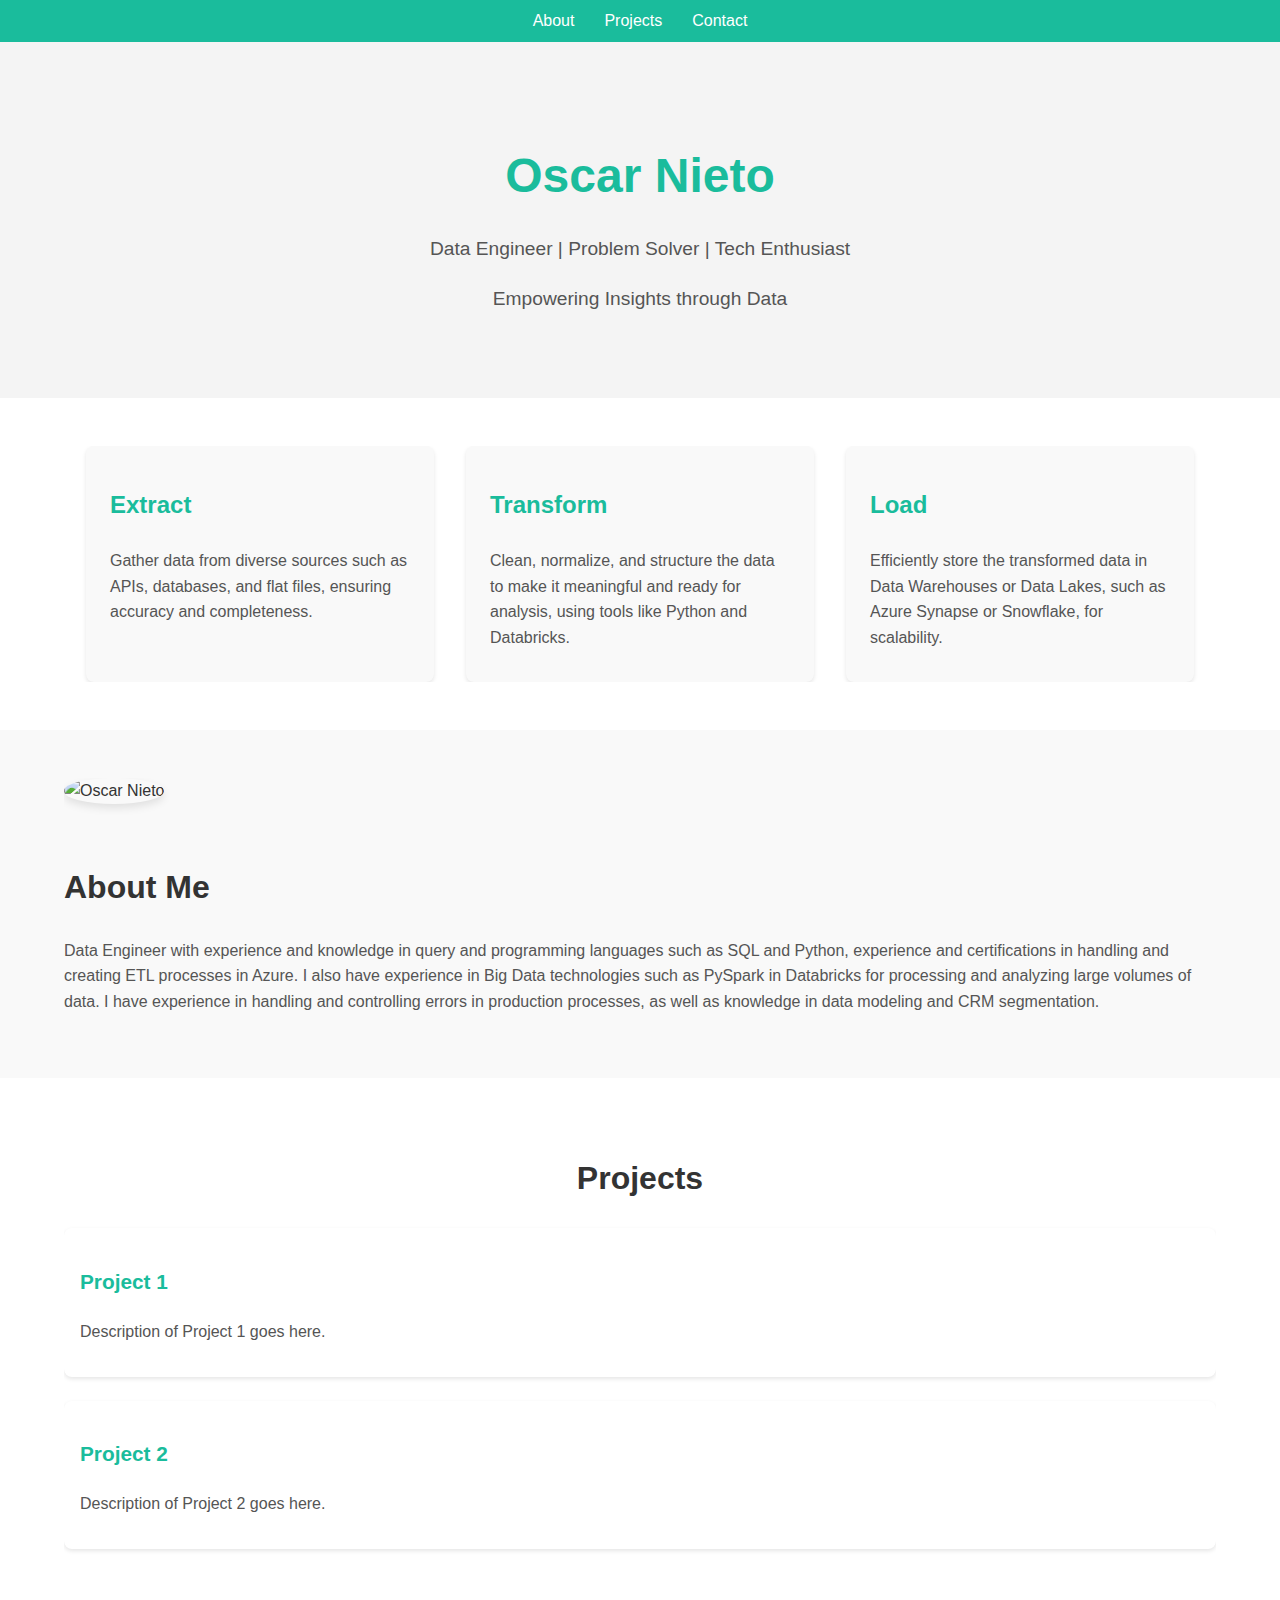
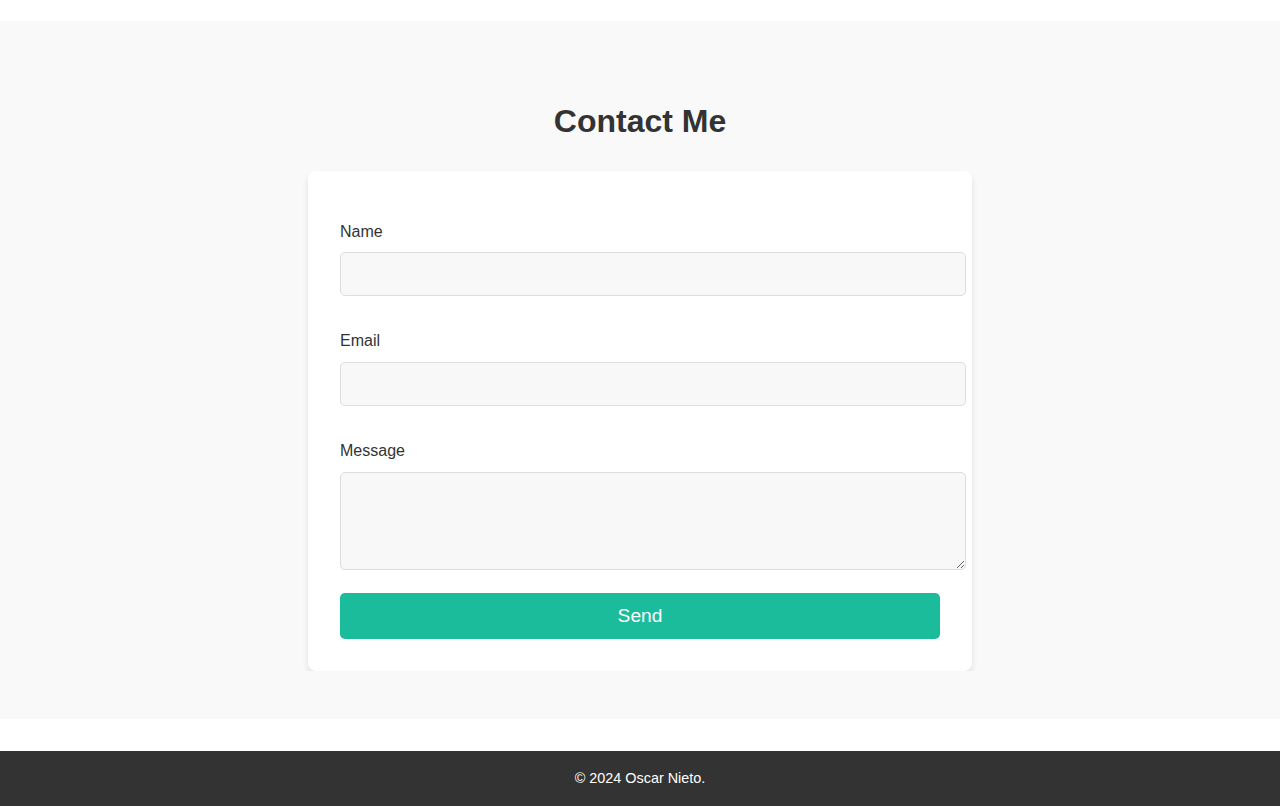
==== index.html @ 3aa2ae51 "Update index.html" ====
<!DOCTYPE html>
<html lang="en">
<head>
    <meta charset="UTF-8">
    <meta name="viewport" content="width=device-width, initial-scale=1.0">
    <title>Oscar Nieto - Portfolio</title>
    <link rel="stylesheet" href="styles.css">
</head>
<body>
    <!-- Header -->
    <header>
        <div class="container">
            <nav>
                <ul>
                    <li><a href="#about">About</a></li>
                    <li><a href="#projects">Projects</a></li>
                    <li><a href="#contact">Contact</a></li>
                </ul>
            </nav>
        </div>
    </header>

    <!-- Hero Section -->
    <section class="hero">
        <div class="container">
            <h1 class="highlighted-name">Oscar Nieto</h1>
            <p>Data Engineer | Problem Solver | Tech Enthusiast</p>
            <p>Empowering Insights through Data</p>
        </div>
    </section>

    <!-- ETL Section -->
    <section id="etl">
        <div class="container">
            <div class="etl-steps">
                <div class="etl-step">
                    <h3>Extract</h3>
                    <p>Gather data from diverse sources such as APIs, databases, and flat files, ensuring accuracy and completeness.</p>
                </div>
                <div class="etl-step">
                    <h3>Transform</h3>
                    <p>Clean, normalize, and structure the data to make it meaningful and ready for analysis, using tools like Python and Databricks.</p>
                </div>
                <div class="etl-step">
                    <h3>Load</h3>
                    <p>Efficiently store the transformed data in Data Warehouses or Data Lakes, such as Azure Synapse or Snowflake, for scalability.</p>
                </div>
            </div>
        </div>
    </section>

    <!-- About Section -->
    <section id="about">
        <div class="container about-container">
            <div class="about-photo">
                <img src="your-photo.jpg" alt="Oscar Nieto" />
            </div>
            <div class="about-text">
                <h2>About Me</h2>
                <p>
                    Data Engineer with experience and knowledge in query and programming languages such as SQL and Python, experience and certifications in handling and creating ETL processes in Azure. I also have experience in Big Data technologies such as PySpark in Databricks for processing and analyzing large volumes of data. I have experience in handling and controlling errors in production processes, as well as knowledge in data modeling and CRM segmentation.
                </p>
            </div>
        </div>
    </section>

    <!-- Projects Section -->
    <section id="projects">
        <div class="container">
            <h2>Projects</h2>
            <div class="project">
                <h3>Project 1</h3>
                <p>Description of Project 1 goes here.</p>
            </div>
            <div class="project">
                <h3>Project 2</h3>
                <p>Description of Project 2 goes here.</p>
            </div>
        </div>
    </section>

    <!-- Contact Section -->
    <section id="contact">
        <div class="container">
            <h2>Contact Me</h2>
            <form id="contact-form">
                <label for="name">Name</label>
                <input type="text" id="name" name="name" required>
                <label for="email">Email</label>
                <input type="email" id="email" name="email" required>
                <label for="message">Message</label>
                <textarea id="message" name="message" rows="4" required></textarea>
                <button type="submit">Send</button>
            </form>
        </div>
    </section>

    <!-- Footer -->
    <footer>
        <div class="container">
            <p>&copy; 2024 Oscar Nieto.</p>
        </div>
    </footer>
    <script src="script.js"></script>
</body>
</html>
---- styles.css ----
/* General Styles */
body {
    font-family: Arial, sans-serif;
    margin: 0;
    padding: 0;
    line-height: 1.6;
    color: #333;
    background-color: #fff;
}

.container {
    width: 90%;
    margin: auto;
    overflow: hidden;
    max-width: 1200px;
}

/* Header */
header {
    background: #1abc9c; /* Turquesa */
    color: #ffffff;
    padding: 0.5rem 0; /* Delgado */
    text-align: center;
    font-size: 1rem;
}

header nav ul {
    padding: 0;
    list-style: none;
    display: flex;
    justify-content: center;
    margin: 0;
}

header nav ul li {
    margin: 0 15px;
}

header nav ul li a {
    color: #ffffff;
    text-decoration: none;
    font-size: 1rem;
    transition: color 0.3s;
}

header nav ul li a:hover {
    color: #16a085; /* Color más claro al pasar el cursor */
}

/* Hero Section */
.hero {
    background: #f4f4f4;
    padding: 4rem 0;
    text-align: center;
}

.hero h1 {
    font-size: 3rem;
    margin-bottom: 0.5rem;
    color: #1abc9c;
}

.hero p {
    font-size: 1.2rem;
    color: #555;
}

/* ETL Section */
#etl {
    background-color: #fff;
    padding: 3rem 0;
    text-align: center;
}

#etl h2 {
    font-size: 2rem;
    margin-bottom: 2rem;
    color: #333;
}

.etl-steps {
    display: flex;
    justify-content: center;
    gap: 2rem;
    flex-wrap: wrap;
}

.etl-step {
    flex: 1 1 calc(33.333% - 2rem);
    background: #f9f9f9;
    padding: 1rem 1.5rem;
    border-radius: 8px;
    box-shadow: 0 2px 4px rgba(0, 0, 0, 0.1);
    max-width: 300px;
    text-align: left;
}

.etl-step h3 {
    font-size: 1.5rem;
    color: #1abc9c;
}

.etl-step p {
    font-size: 1rem;
    color: #555;
    margin-top: 0.5rem;
}

/* About Section */
#about {
    padding: 3rem 0;
    background-color: #f4f4f4;
}

#about h2 {
    font-size: 2rem;
    margin-bottom: 1.5rem;
    color: #333;
}

#about {
    background-color: #f9f9f9;
    padding: 3rem 0;
}

.about-container {
    display: flex;
    align-items: center; /* Alinea verticalmente los elementos */
    gap: 2rem; /* Espacio entre el texto y la imagen */
    flex-wrap: wrap; /* Permite que se ajuste en pantallas pequeñas */
    text-align: left;
}

.about-photo img {
    width: 250px; /* Ajusta el tamaño de la imagen */
    height: auto; /* Mantiene las proporciones */
    border-radius: 50%; /* Hace que la imagen sea circular */
    box-shadow: 0 4px 8px rgba(0, 0, 0, 0.1); /* Sombra para un efecto elegante */
}

.about-text h2 {
    font-size: 2rem;
    color: #333;
    margin-bottom: 1rem;
}

.about-text p {
    font-size: 1rem;
    line-height: 1.6;
    color: #555;
}

/* Projects Section */
#projects {
    padding: 3rem 0;
    text-align: center;
}

#projects h2 {
    font-size: 2rem;
    margin-bottom: 1.5rem;
    color: #333;
}

.project {
    background: #fff;
    margin-bottom: 1.5rem;
    padding: 1rem;
    border-radius: 8px;
    box-shadow: 0 2px 4px rgba(0, 0, 0, 0.1);
    text-align: left;
}

.project h3 {
    font-size: 1.3rem;
    color: #1abc9c;
}

.project p {
    font-size: 1rem;
    color: #555;
}

/* Contact Section */
#contact {
    background-color: #f9f9f9;
    padding: 3rem 0;
    text-align: center;
}

#contact h2 {
    font-size: 2rem;
    margin-bottom: 1.5rem;
    color: #333;
}

#contact-form {
    max-width: 600px;
    margin: 0 auto;
    background: #fff;
    padding: 2rem;
    border-radius: 8px;
    box-shadow: 0 4px 6px rgba(0, 0, 0, 0.1);
    text-align: left;
}

#contact-form label {
    display: block;
    margin: 1rem 0 0.5rem;
    font-size: 1rem;
    color: #333;
}

#contact-form input,
#contact-form textarea {
    width: 100%;
    padding: 0.75rem;
    margin-bottom: 1rem;
    border: 1px solid #ddd;
    border-radius: 5px;
    font-size: 1rem;
    color: #333;
    background-color: #f8f8f8;
}

#contact-form input:focus,
#contact-form textarea:focus {
    outline: none;
    border-color: #1abc9c;
    background-color: #fff;
    box-shadow: 0 0 5px rgba(26, 188, 156, 0.5);
}

#contact-form button {
    display: block;
    width: 100%;
    padding: 0.75rem;
    background-color: #1abc9c;
    color: #fff;
    font-size: 1.2rem;
    border: none;
    border-radius: 5px;
    cursor: pointer;
    transition: background-color 0.3s ease;
}

#contact-form button:hover {
    background-color: #16a085;
}

/* Footer */
footer {
    background: #333;
    color: #fff;
    text-align: center;
    padding: 1rem 0;
    margin-top: 2rem;
}

footer p {
    margin: 0;
    font-size: 0.9rem;
}
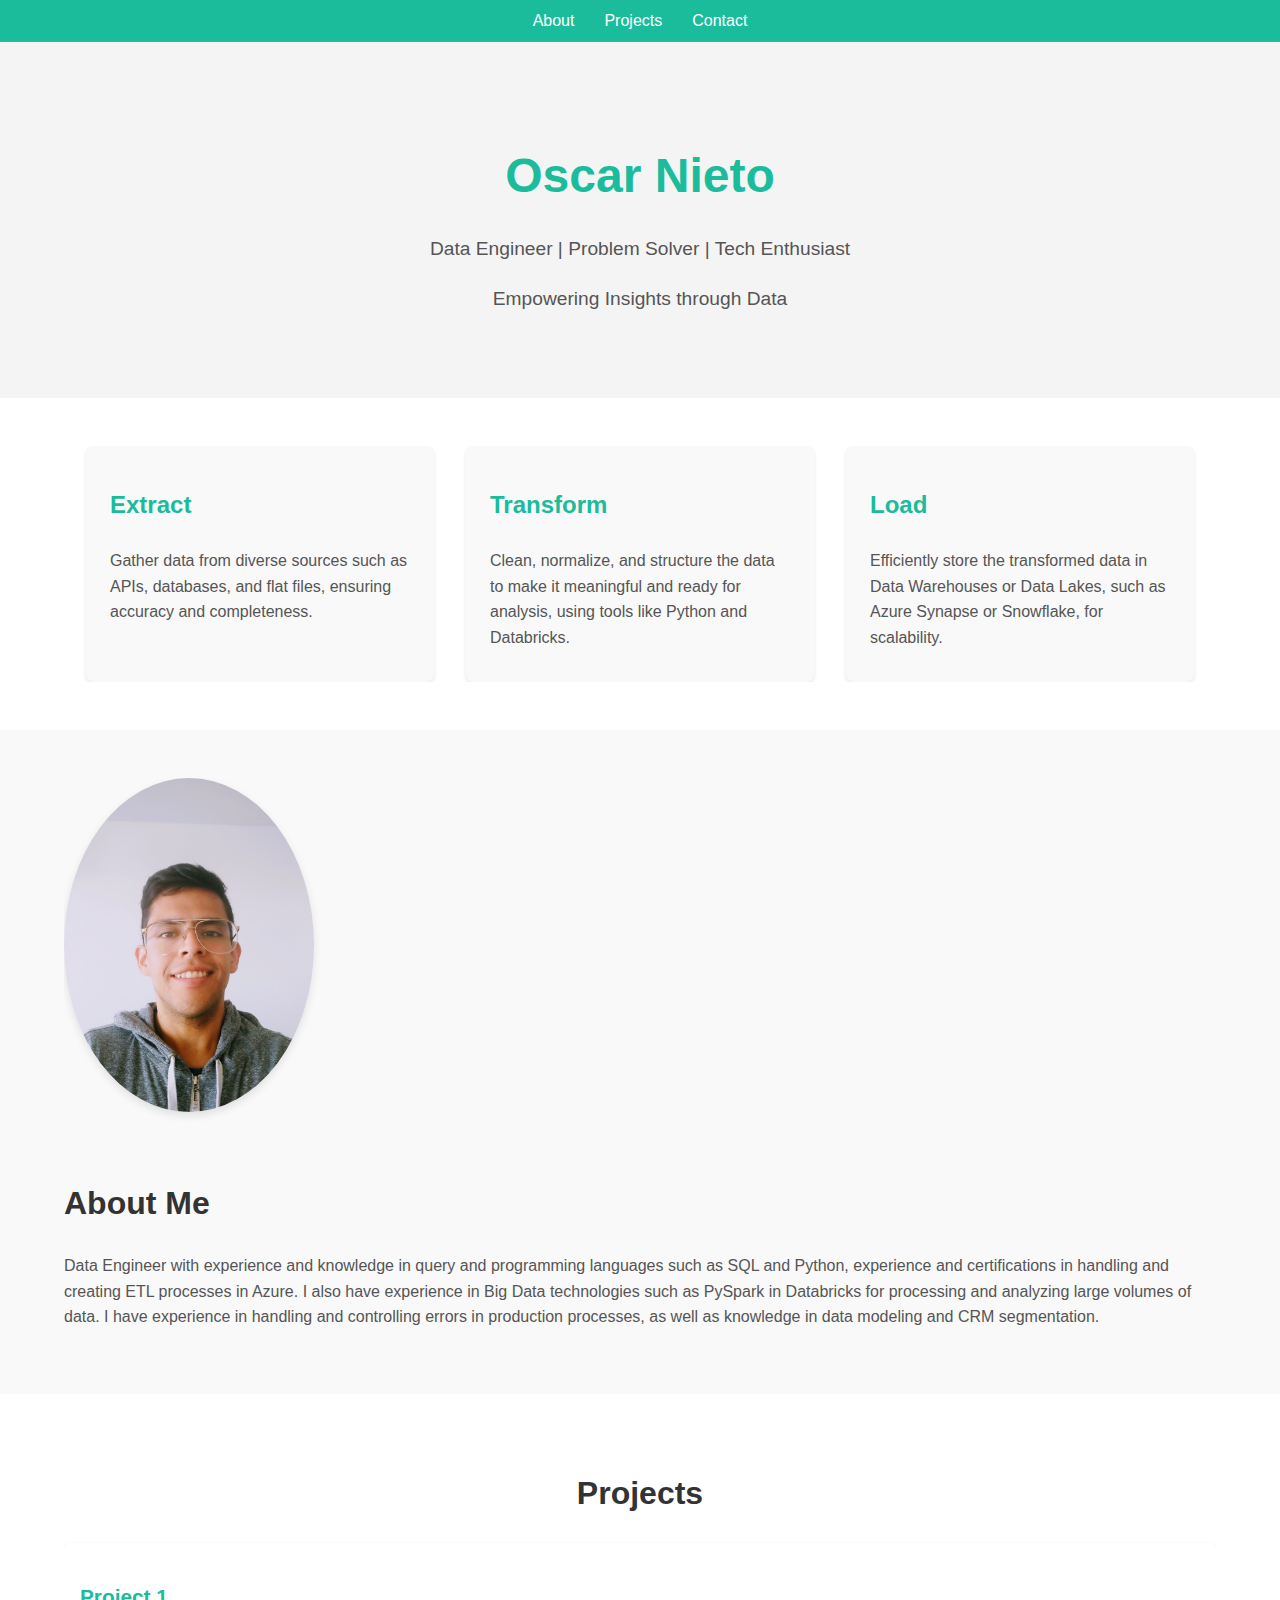
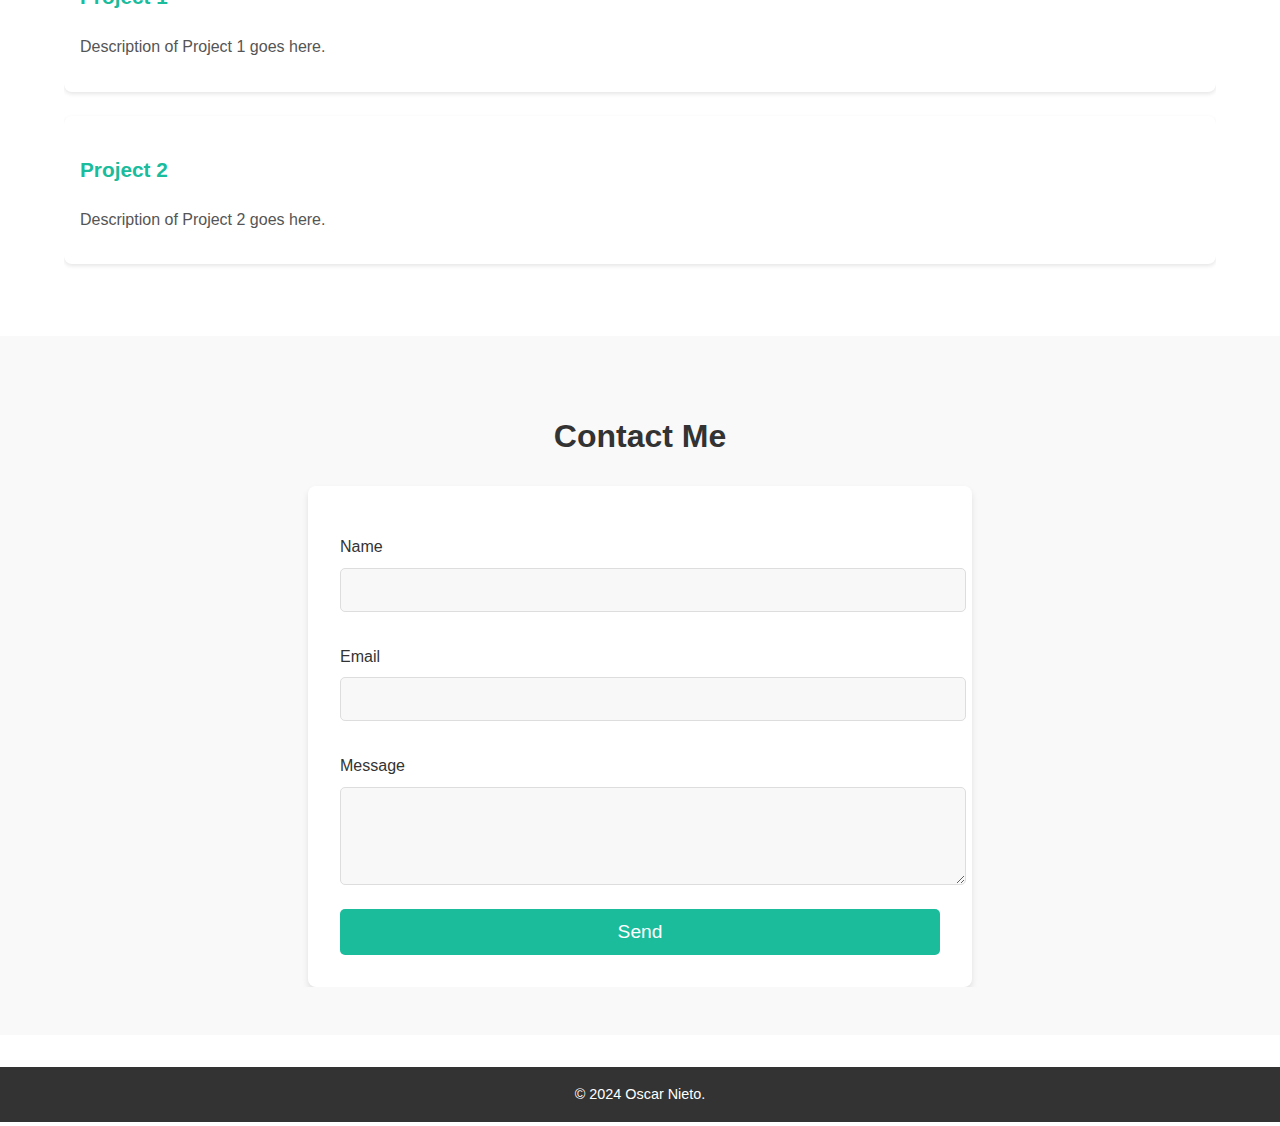
==== commit 0ee35b0d: "Update index.html" ====
--- a/index.html
+++ b/index.html
@@ -53,7 +53,7 @@
     <section id="about">
         <div class="container about-container">
             <div class="about-photo">
-                <img src="your-photo.jpg" alt="Oscar Nieto" />
+                <img src="OscarNieto-Photo.jpg" alt="Oscar Nieto" />
             </div>
             <div class="about-text">
                 <h2>About Me</h2>
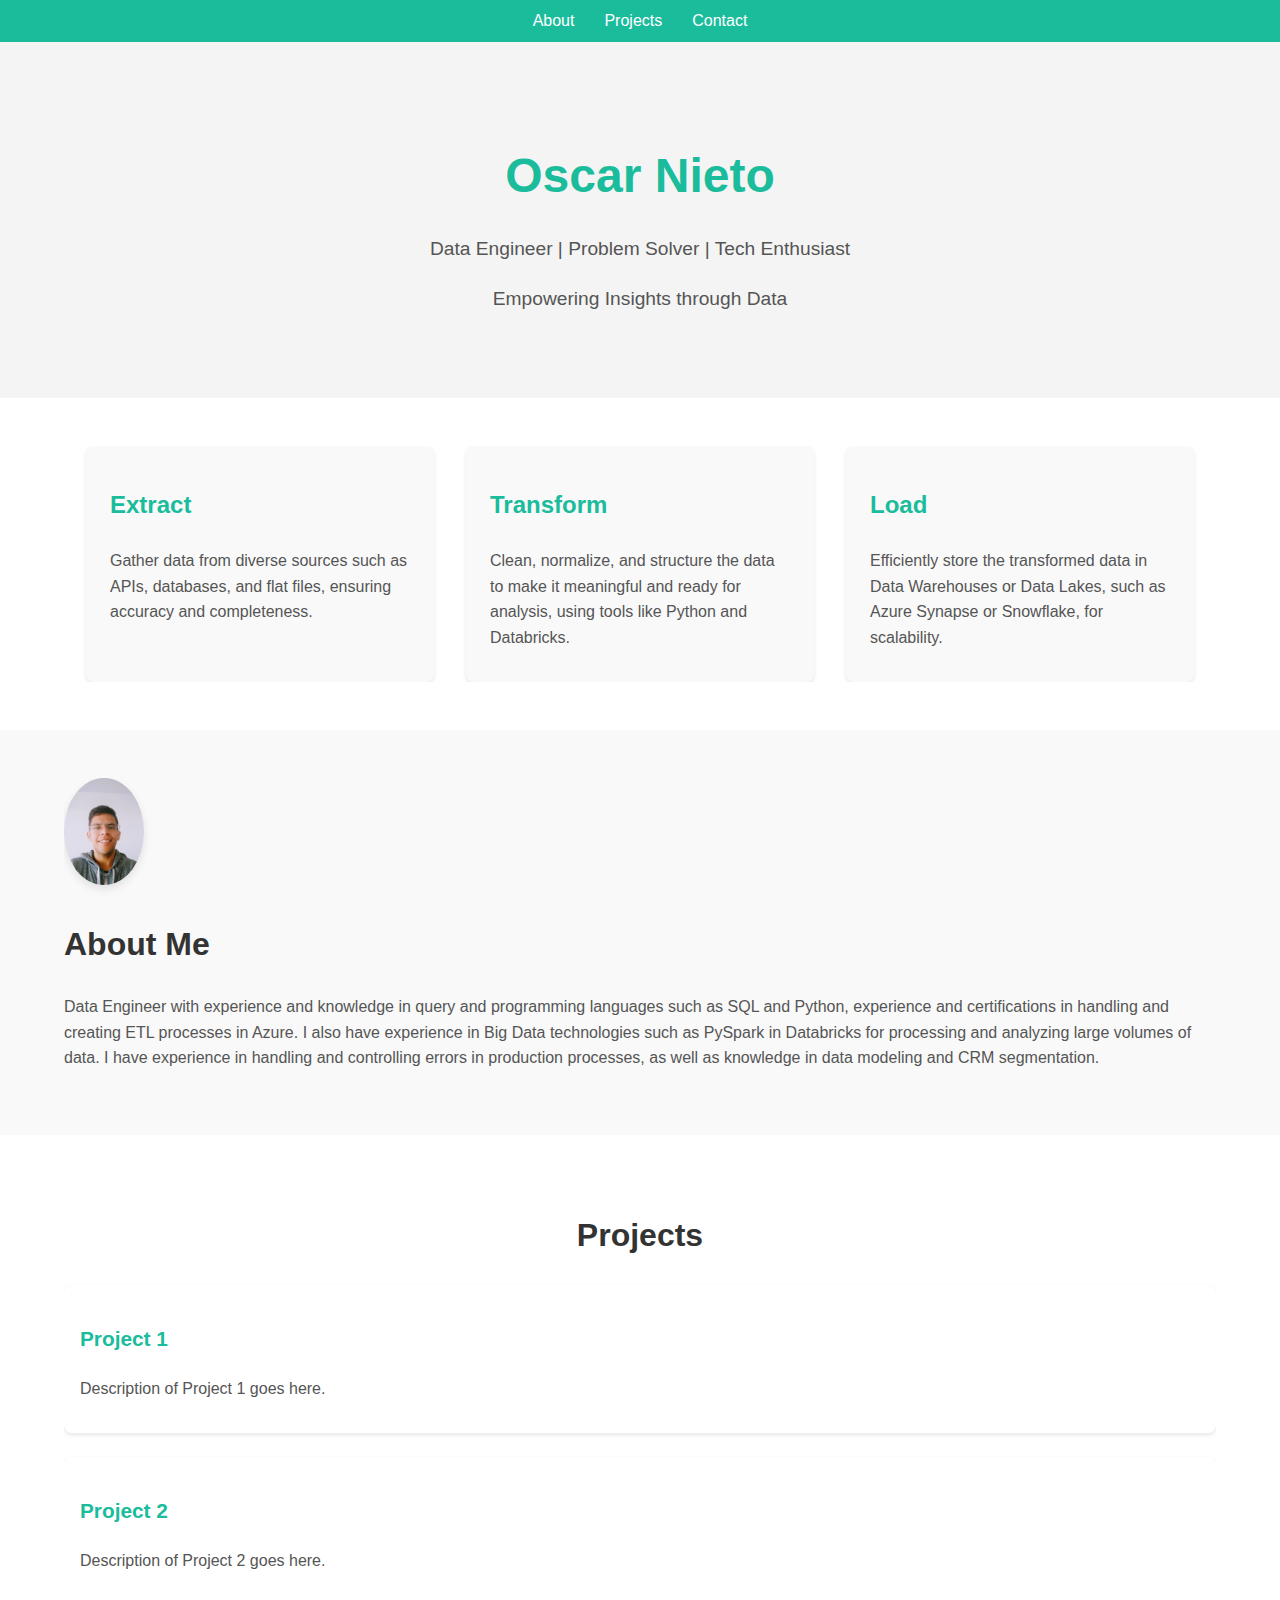
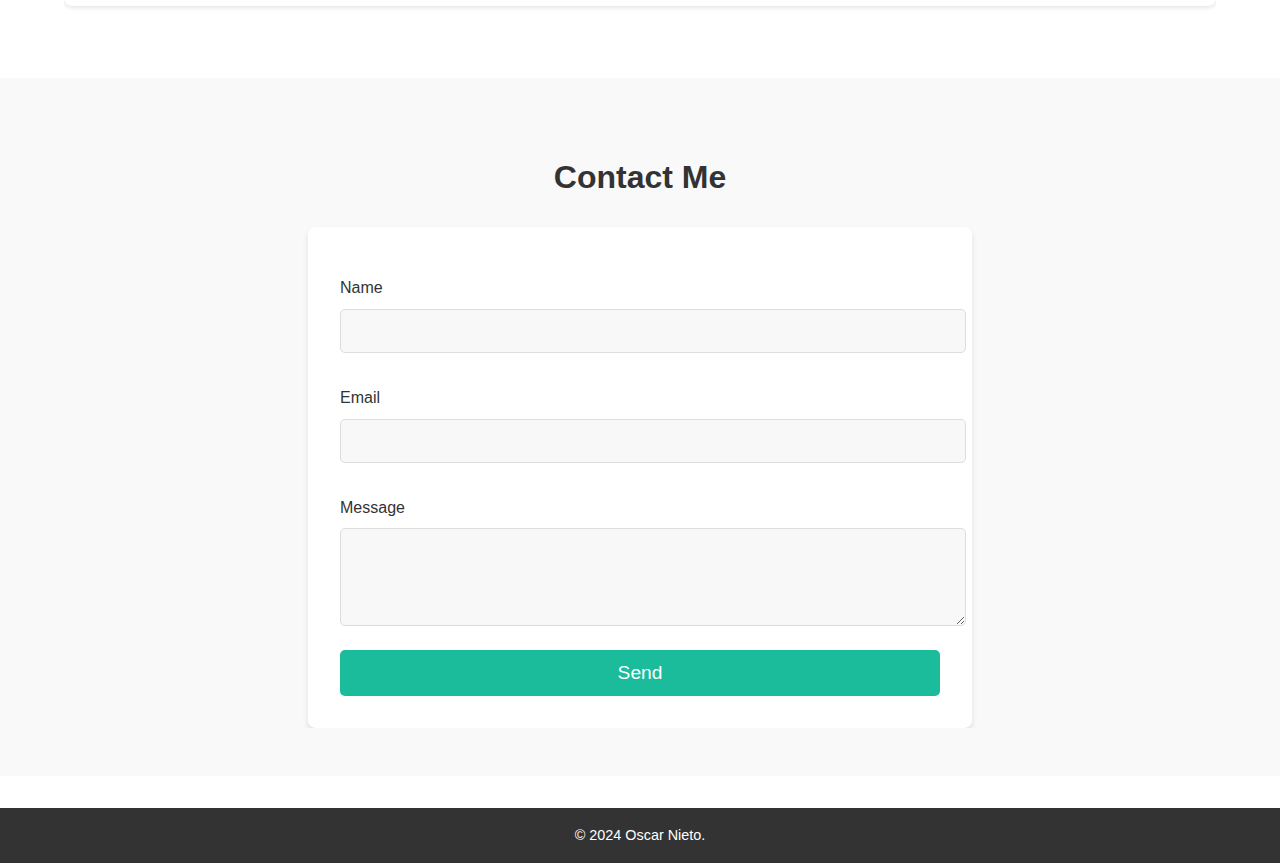
==== commit a1b74707: "Update index.html" ====
--- a/index.html
+++ b/index.html
@@ -50,10 +50,11 @@
     </section>
 
     <!-- About Section -->
+
     <section id="about">
-        <div class="container about-container">
+        <div class="container about-content">
             <div class="about-photo">
-                <img src="OscarNieto-Photo.jpg" alt="Oscar Nieto" />
+                <img src="OscarNieto-Photo.jpg" alt="Oscar Nieto">
             </div>
             <div class="about-text">
                 <h2>About Me</h2>
--- a/styles.css
+++ b/styles.css
@@ -132,10 +132,12 @@
 }
 
 .about-photo img {
-    width: 250px; /* Ajusta el tamaño de la imagen */
+    width: 80px; /* Ancho ajustado para que sea proporcional */
     height: auto; /* Mantiene las proporciones */
     border-radius: 50%; /* Hace que la imagen sea circular */
     box-shadow: 0 4px 8px rgba(0, 0, 0, 0.1); /* Sombra para un efecto elegante */
+    max-height: 200px; /* Evita que sea más alta que el texto */
+    object-fit: cover; /* Asegura que la imagen se vea bien dentro de su contenedor */
 }
 
 .about-text h2 {
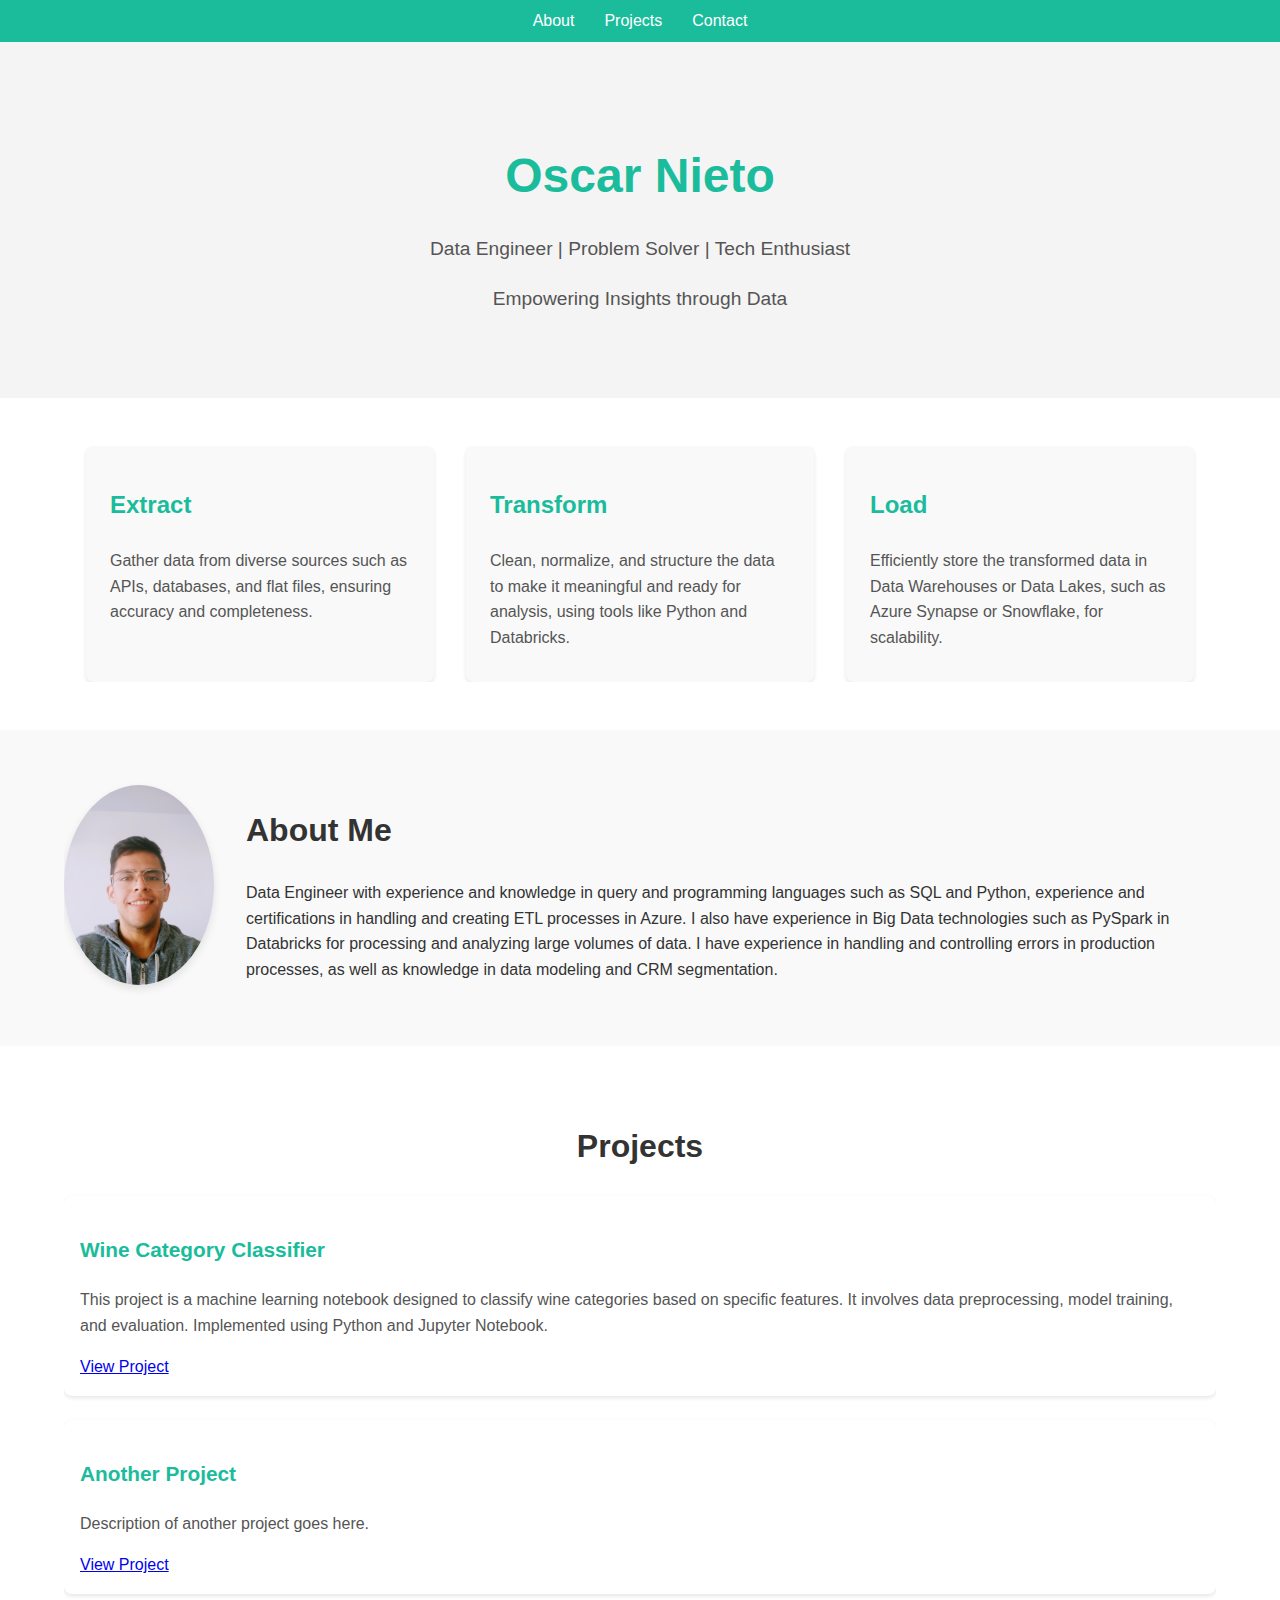
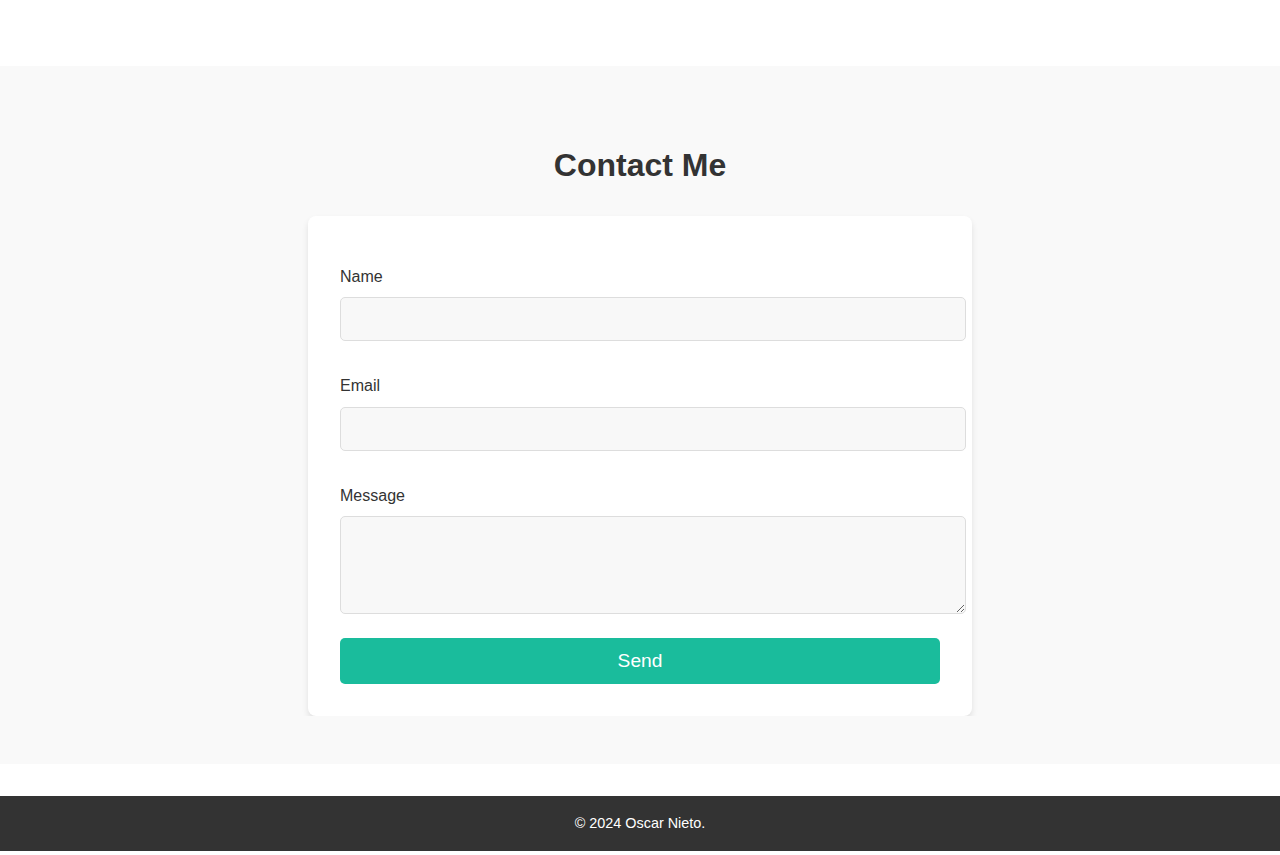
==== commit 2c45967e: "Update index.html" ====
--- a/index.html
+++ b/index.html
@@ -69,16 +69,21 @@
     <section id="projects">
         <div class="container">
             <h2>Projects</h2>
+            <!-- Project 1 -->
             <div class="project">
-                <h3>Project 1</h3>
-                <p>Description of Project 1 goes here.</p>
+                <h3>Wine Category Classifier</h3>
+                <p>This project is a machine learning notebook designed to classify wine categories based on specific features. It involves data preprocessing, model training, and evaluation. Implemented using Python and Jupyter Notebook.</p>
+                <a href="https://github.com/Oscarnto/Wine-category-classifier/blob/main/Proyecto_entrega_final.ipynb" target="_blank" class="btn">View Project</a>
             </div>
+            <!-- Add more projects here -->
             <div class="project">
-                <h3>Project 2</h3>
-                <p>Description of Project 2 goes here.</p>
+                <h3>Another Project</h3>
+                <p>Description of another project goes here.</p>
+                <a href="#" target="_blank" class="btn">View Project</a>
             </div>
         </div>
     </section>
+
 
     <!-- Contact Section -->
     <section id="contact">
--- a/styles.css
+++ b/styles.css
@@ -123,33 +123,27 @@
     padding: 3rem 0;
 }
 
-.about-container {
-    display: flex;
-    align-items: center; /* Alinea verticalmente los elementos */
-    gap: 2rem; /* Espacio entre el texto y la imagen */
-    flex-wrap: wrap; /* Permite que se ajuste en pantallas pequeñas */
-    text-align: left;
+.about-content {
+    display: flex; /* Coloca los elementos en fila */
+    align-items: center; /* Alinea verticalmente la imagen y el texto */
+    gap: 2rem; /* Espacio entre la imagen y el texto */
+    text-align: left; /* Asegura que el texto esté alineado a la izquierda */
+    flex-wrap: wrap; /* Permite que se ajusten en pantallas pequeñas */
+}
+
+.about-photo {
+    flex: 0 0 auto; /* Asegura que la imagen mantenga su tamaño */
+}
+
+.about-text {
+    flex: 1; /* El texto ocupa el espacio restante */
 }
 
 .about-photo img {
-    width: 80px; /* Ancho ajustado para que sea proporcional */
+    width: 150px; /* Tamaño ajustado de la imagen */
     height: auto; /* Mantiene las proporciones */
-    border-radius: 50%; /* Hace que la imagen sea circular */
-    box-shadow: 0 4px 8px rgba(0, 0, 0, 0.1); /* Sombra para un efecto elegante */
-    max-height: 200px; /* Evita que sea más alta que el texto */
-    object-fit: cover; /* Asegura que la imagen se vea bien dentro de su contenedor */
-}
-
-.about-text h2 {
-    font-size: 2rem;
-    color: #333;
-    margin-bottom: 1rem;
-}
-
-.about-text p {
-    font-size: 1rem;
-    line-height: 1.6;
-    color: #555;
+    border-radius: 50%; /* Hace la imagen circular */
+    box-shadow: 0 4px 8px rgba(0, 0, 0, 0.1); /* Sombra para estilo */
 }
 
 /* Projects Section */
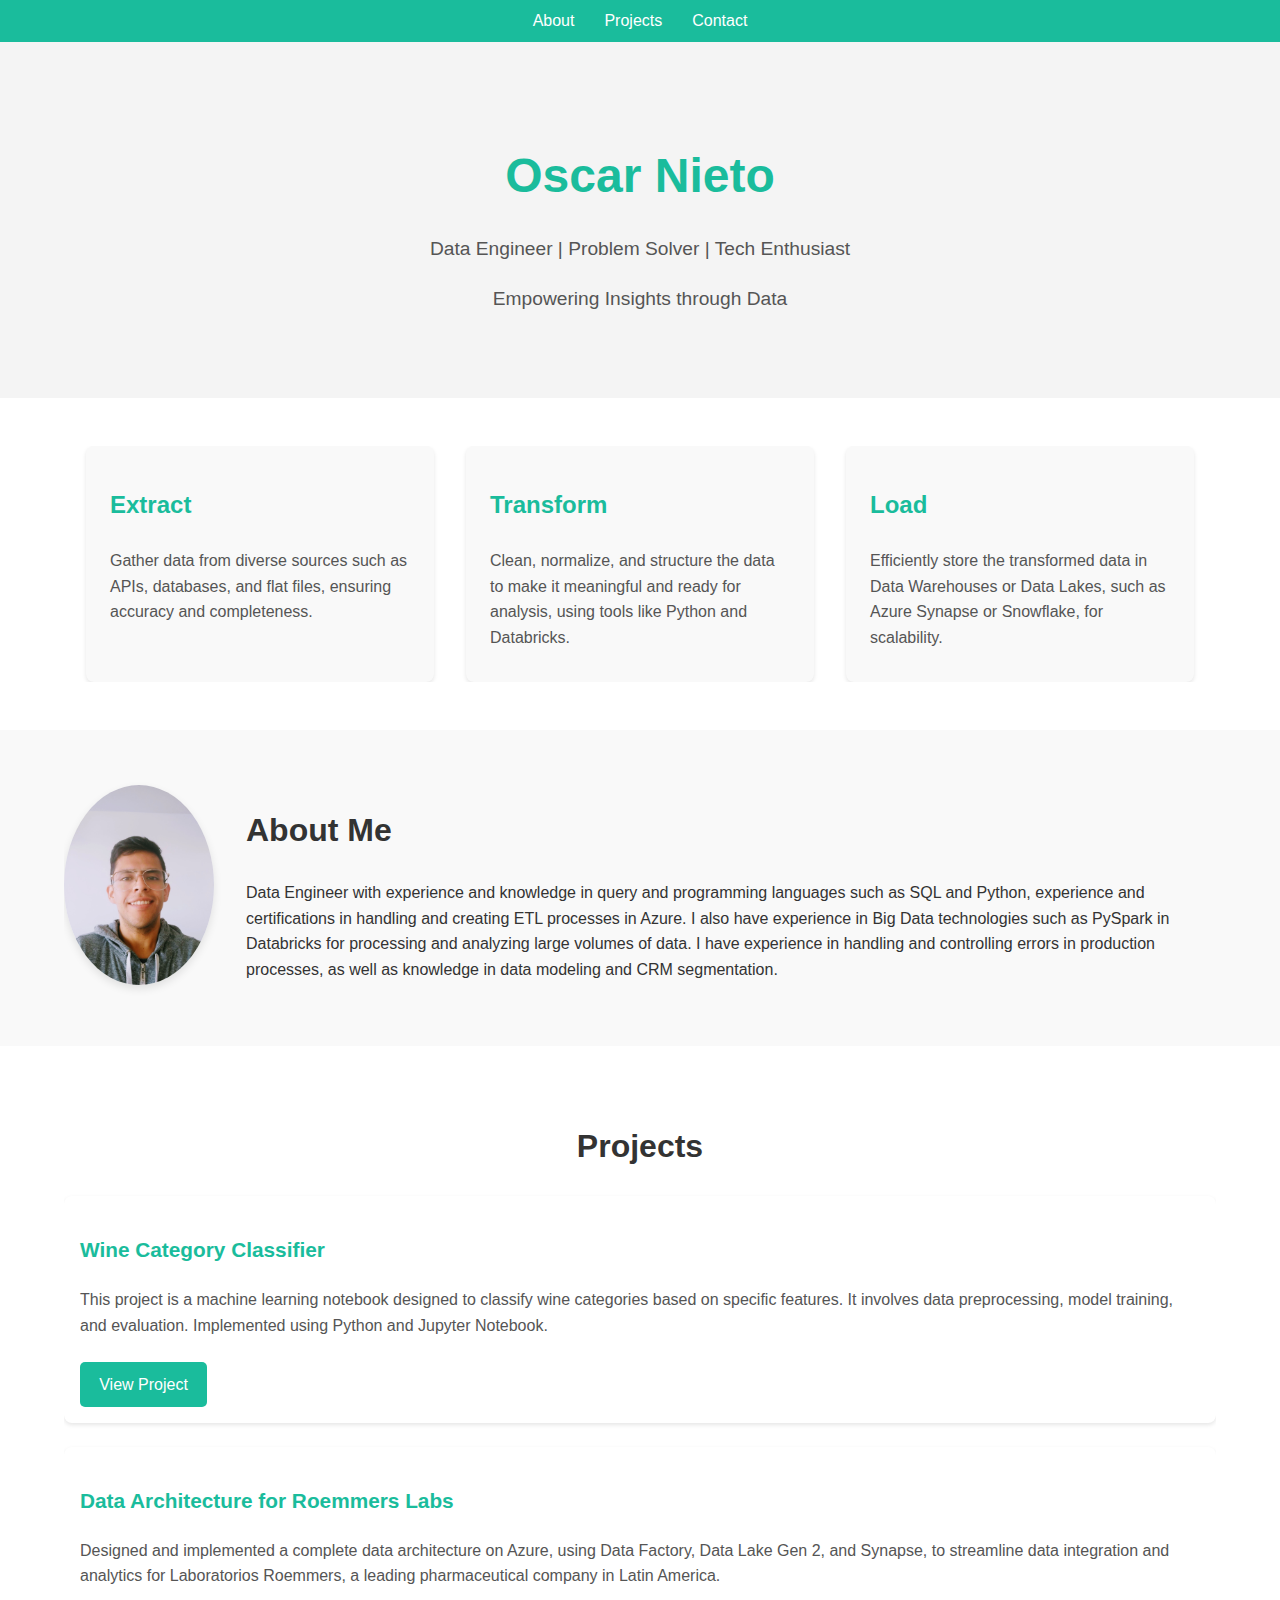
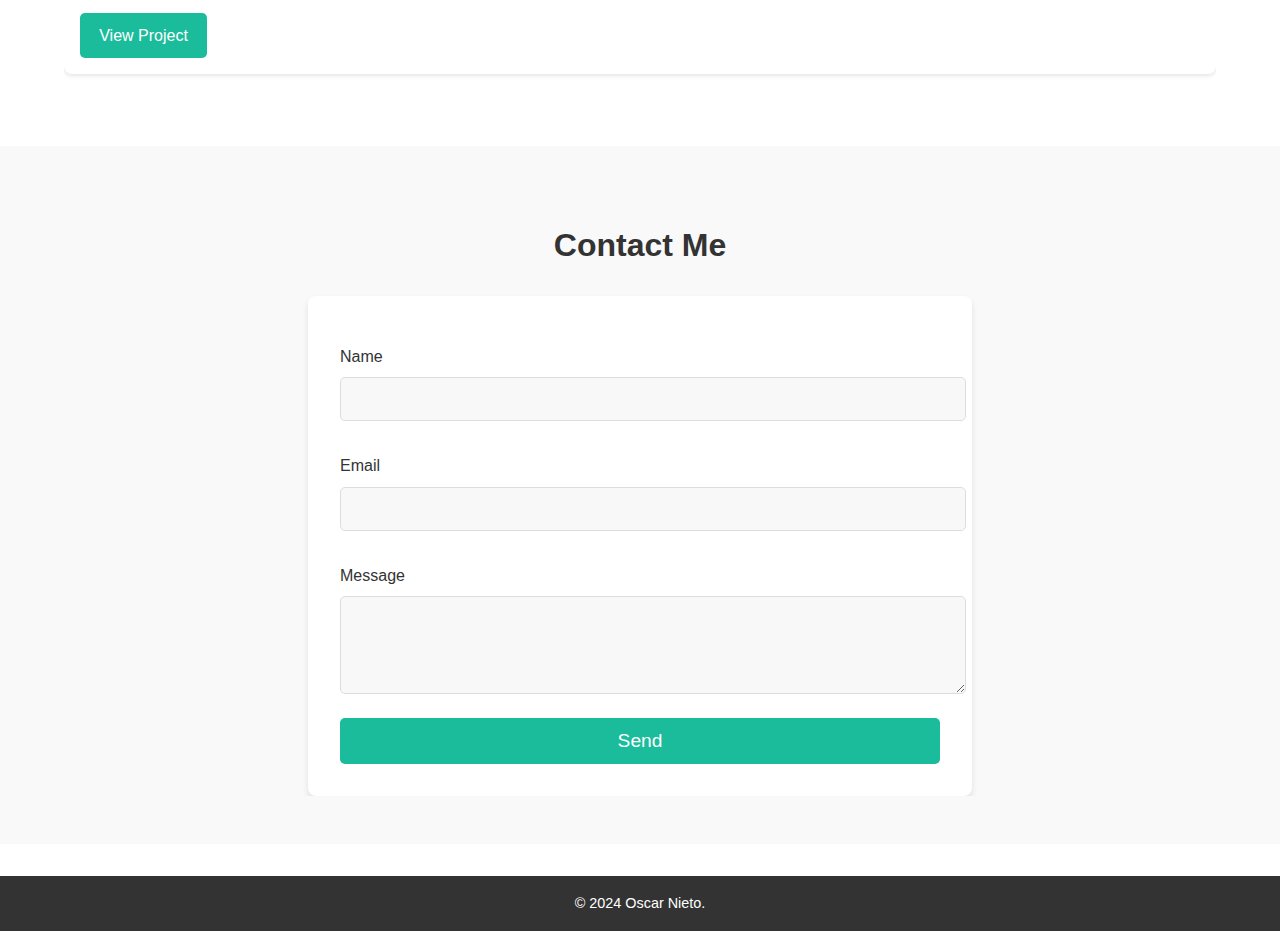
==== commit c546f3cd: "Update index.html" ====
--- a/index.html
+++ b/index.html
@@ -77,9 +77,9 @@
             </div>
             <!-- Add more projects here -->
             <div class="project">
-                <h3>Another Project</h3>
-                <p>Description of another project goes here.</p>
-                <a href="#" target="_blank" class="btn">View Project</a>
+                <h3>Data Architecture for Roemmers Labs</h3>
+                <p>Designed and implemented a complete data architecture on Azure, using Data Factory, Data Lake Gen 2, and Synapse, to streamline data integration and analytics for Laboratorios Roemmers, a leading pharmaceutical company in Latin America.</p>
+                <a href="roemmers.html" target="_blank" class="btn">View Project</a>
             </div>
         </div>
     </section>
--- a/styles.css
+++ b/styles.css
@@ -175,6 +175,21 @@
 .project p {
     font-size: 1rem;
     color: #555;
+}
+.project .btn {
+    display: inline-block;
+    margin-top: 0.5rem;
+    padding: 0.6rem 1.2rem;
+    color: #fff;
+    background-color: #1abc9c;
+    text-decoration: none;
+    font-size: 1rem;
+    border-radius: 5px;
+    transition: background-color 0.3s ease;
+}
+
+.project .btn:hover {
+    background-color: #16a085;
 }
 
 /* Contact Section */
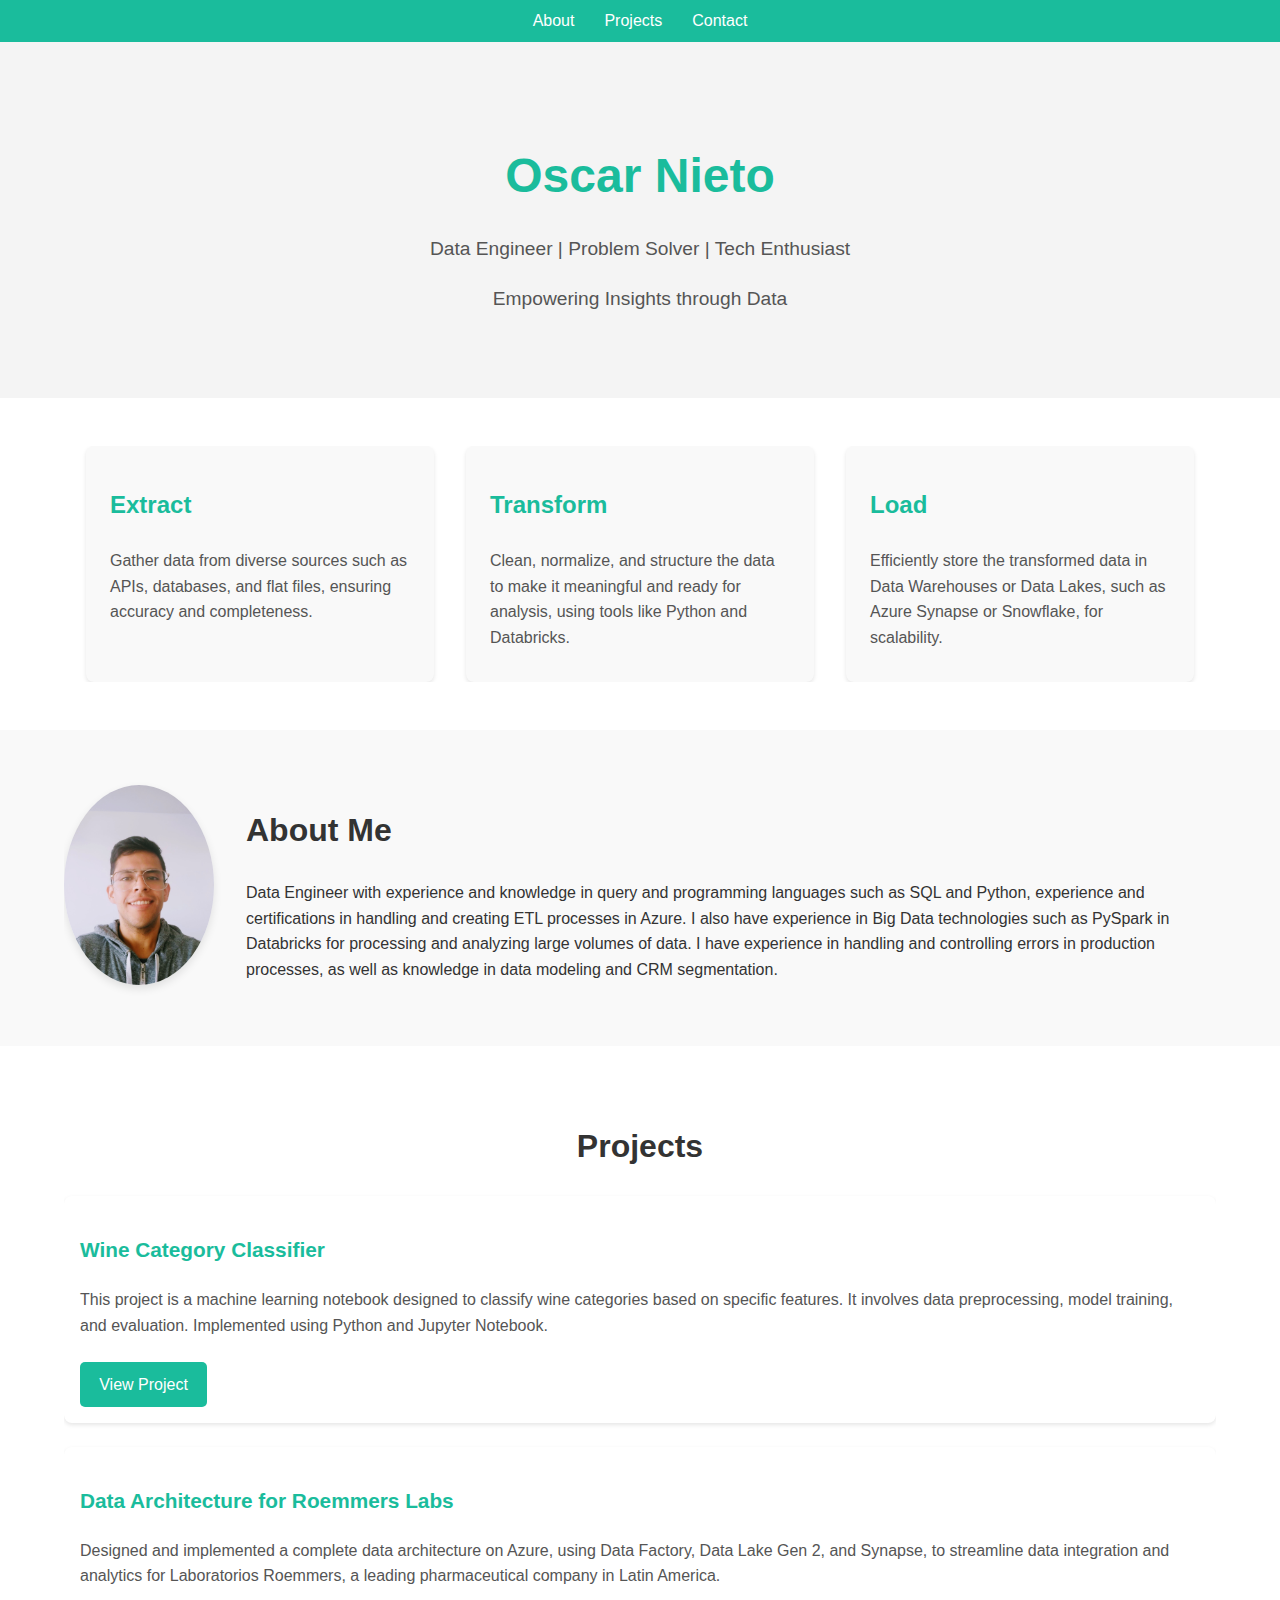
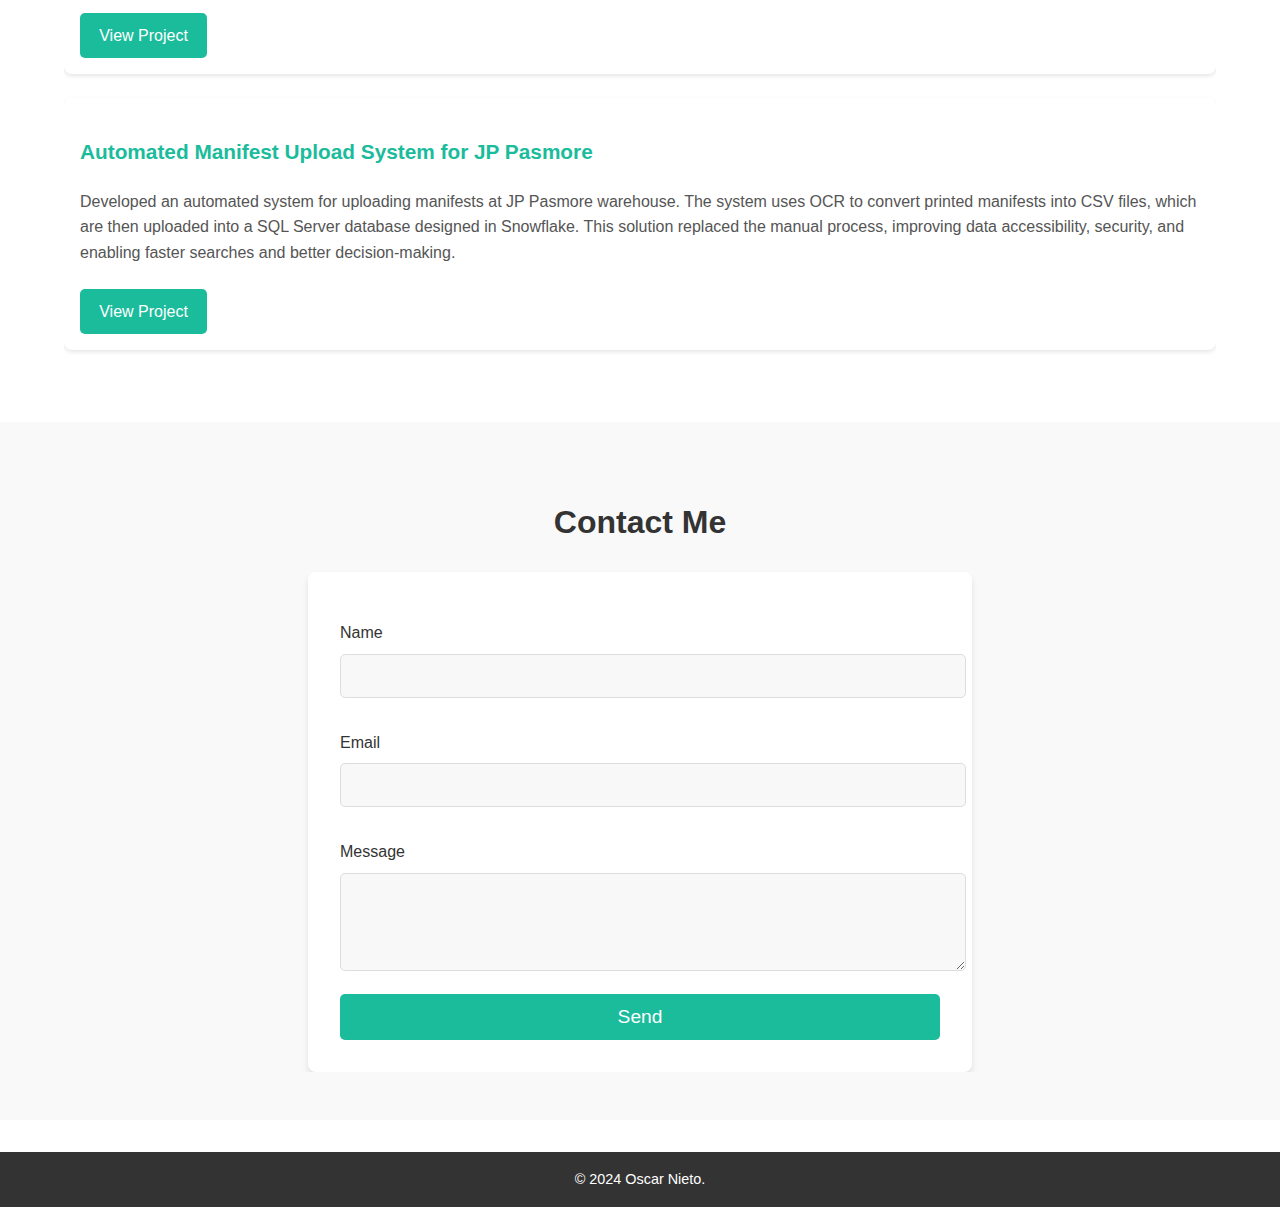
==== commit 1dbbc3e9: "Update index.html" ====
--- a/index.html
+++ b/index.html
@@ -75,10 +75,16 @@
                 <p>This project is a machine learning notebook designed to classify wine categories based on specific features. It involves data preprocessing, model training, and evaluation. Implemented using Python and Jupyter Notebook.</p>
                 <a href="https://github.com/Oscarnto/Wine-category-classifier/blob/main/Proyecto_entrega_final.ipynb" target="_blank" class="btn">View Project</a>
             </div>
-            <!-- Add more projects here -->
+            <!-- Project 2 -->
             <div class="project">
                 <h3>Data Architecture for Roemmers Labs</h3>
                 <p>Designed and implemented a complete data architecture on Azure, using Data Factory, Data Lake Gen 2, and Synapse, to streamline data integration and analytics for Laboratorios Roemmers, a leading pharmaceutical company in Latin America.</p>
+                <a href="jppasmore.html" target="_blank" class="btn">View Project</a>
+            </div>
+             <!-- Project 3 -->
+            <div class="project">
+                <h3>Automated Manifest Upload System for JP Pasmore</h3>
+                <p>Developed an automated system for uploading manifests at JP Pasmore warehouse. The system uses OCR to convert printed manifests into CSV files, which are then uploaded into a SQL Server database designed in Snowflake. This solution replaced the manual process, improving data accessibility, security, and enabling faster searches and better decision-making.</p>
                 <a href="roemmers.html" target="_blank" class="btn">View Project</a>
             </div>
         </div>
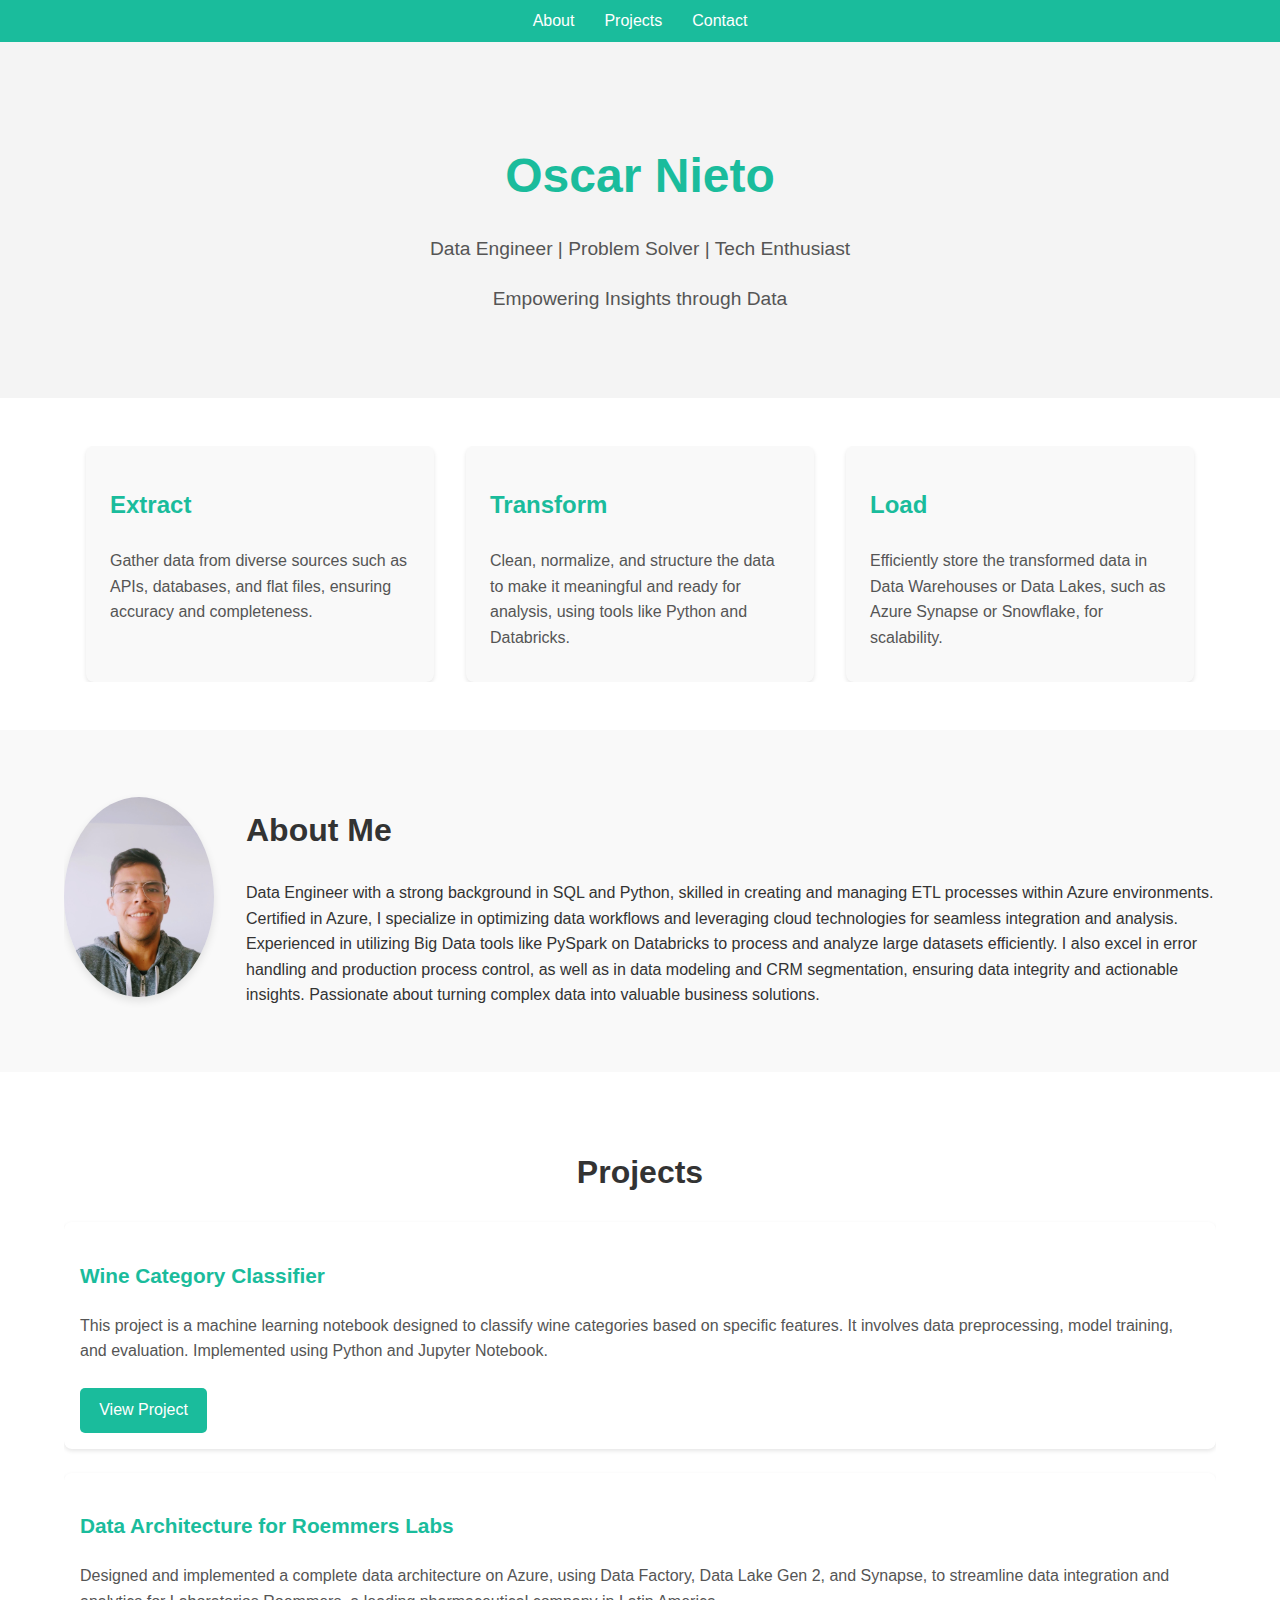
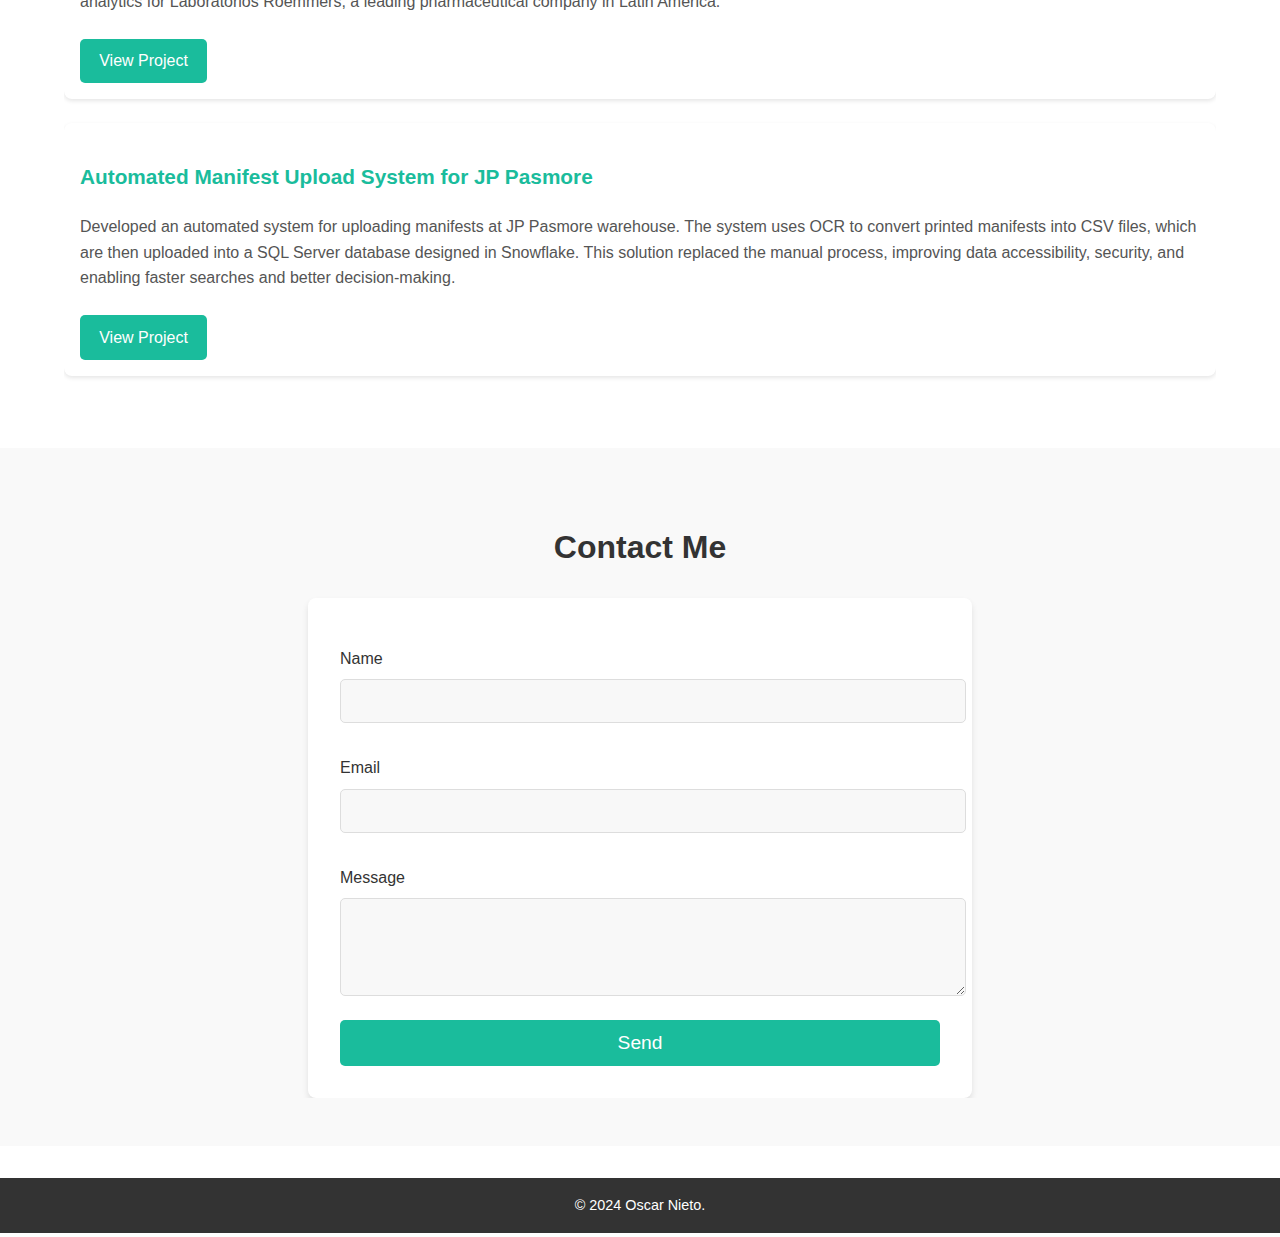
==== commit 422771b9: "Update index.html" ====
--- a/index.html
+++ b/index.html
@@ -59,7 +59,7 @@
             <div class="about-text">
                 <h2>About Me</h2>
                 <p>
-                    Data Engineer with experience and knowledge in query and programming languages such as SQL and Python, experience and certifications in handling and creating ETL processes in Azure. I also have experience in Big Data technologies such as PySpark in Databricks for processing and analyzing large volumes of data. I have experience in handling and controlling errors in production processes, as well as knowledge in data modeling and CRM segmentation.
+                    Data Engineer with a strong background in SQL and Python, skilled in creating and managing ETL processes within Azure environments. Certified in Azure, I specialize in optimizing data workflows and leveraging cloud technologies for seamless integration and analysis. Experienced in utilizing Big Data tools like PySpark on Databricks to process and analyze large datasets efficiently. I also excel in error handling and production process control, as well as in data modeling and CRM segmentation, ensuring data integrity and actionable insights. Passionate about turning complex data into valuable business solutions.
                 </p>
             </div>
         </div>
@@ -79,13 +79,13 @@
             <div class="project">
                 <h3>Data Architecture for Roemmers Labs</h3>
                 <p>Designed and implemented a complete data architecture on Azure, using Data Factory, Data Lake Gen 2, and Synapse, to streamline data integration and analytics for Laboratorios Roemmers, a leading pharmaceutical company in Latin America.</p>
-                <a href="jppasmore.html" target="_blank" class="btn">View Project</a>
+                <a href="roemmers.html" target="_blank" class="btn">View Project</a>
             </div>
              <!-- Project 3 -->
             <div class="project">
                 <h3>Automated Manifest Upload System for JP Pasmore</h3>
                 <p>Developed an automated system for uploading manifests at JP Pasmore warehouse. The system uses OCR to convert printed manifests into CSV files, which are then uploaded into a SQL Server database designed in Snowflake. This solution replaced the manual process, improving data accessibility, security, and enabling faster searches and better decision-making.</p>
-                <a href="roemmers.html" target="_blank" class="btn">View Project</a>
+                <a href="jppasmore.html" target="_blank" class="btn">View Project</a>
             </div>
         </div>
     </section>
